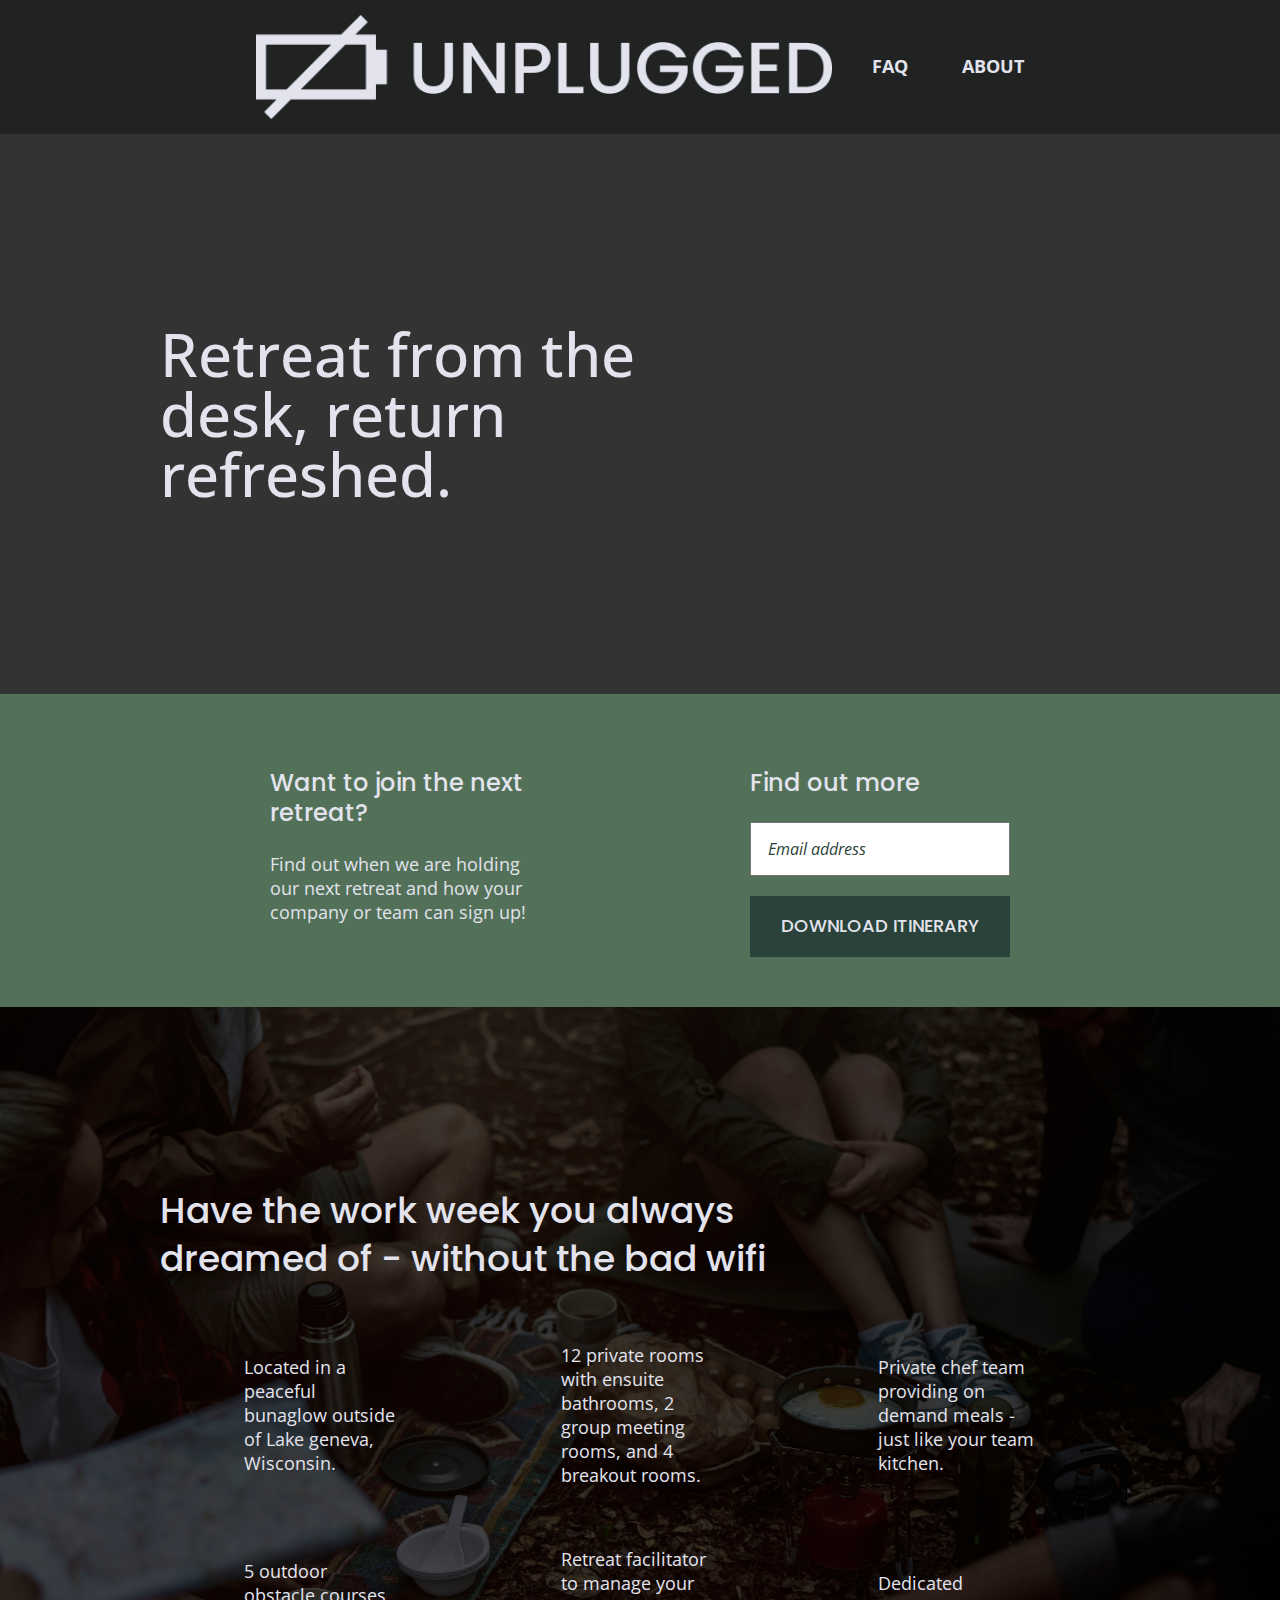
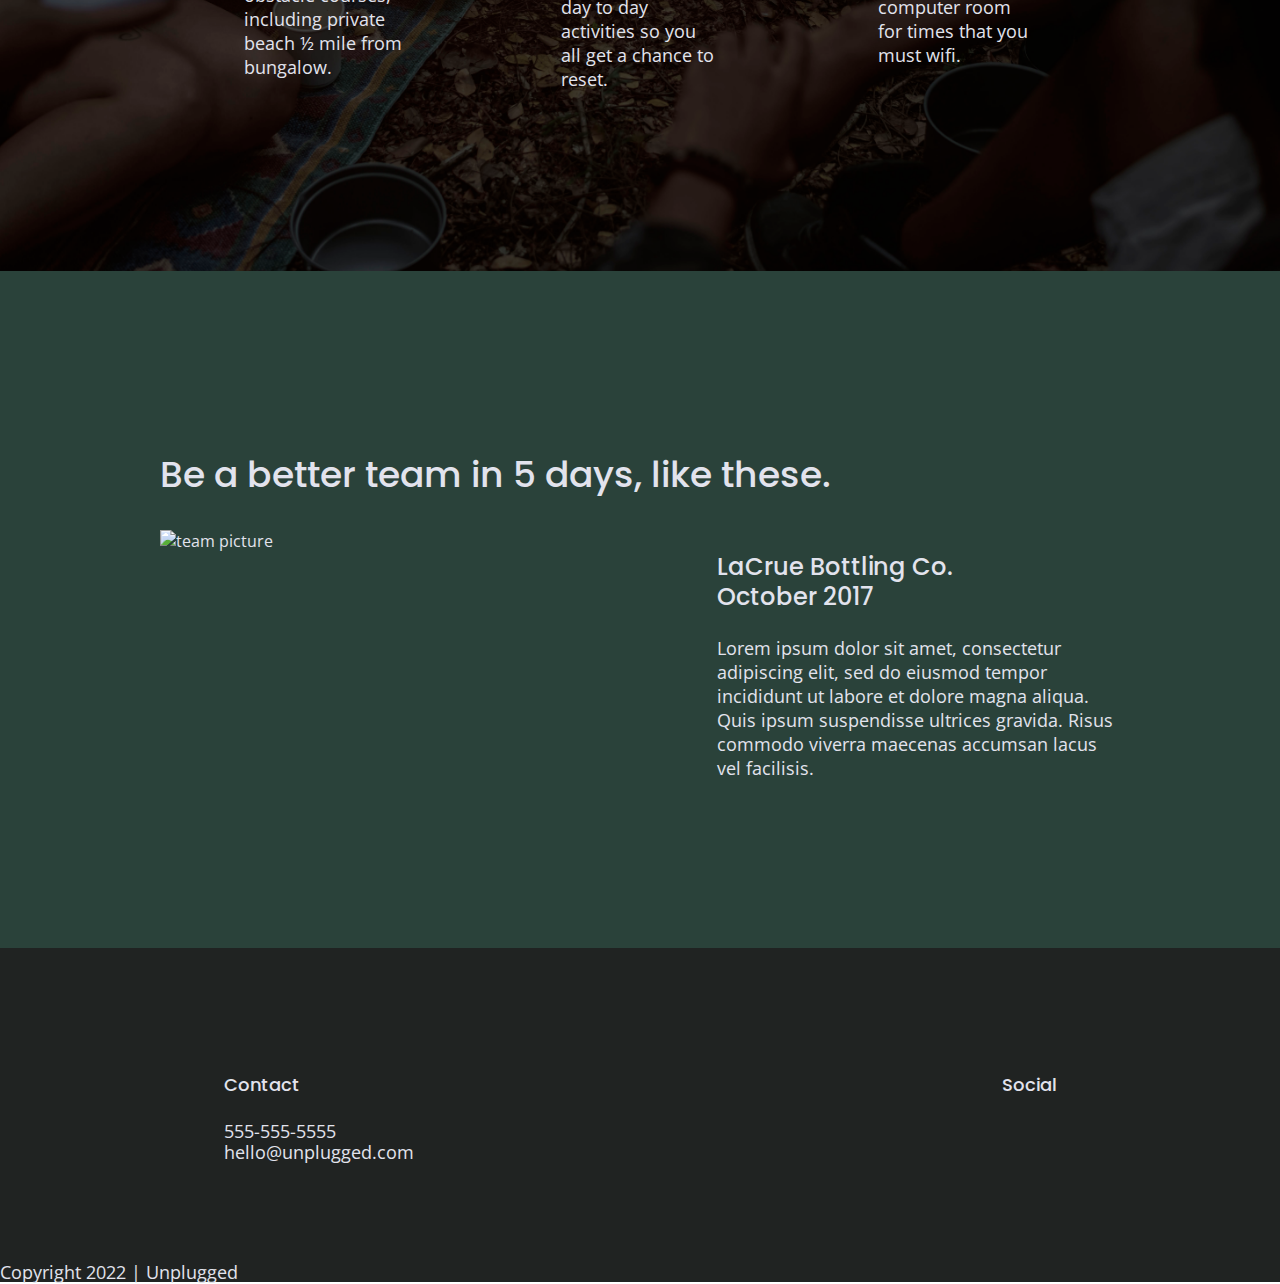
==== index.html @ 17f198ef "More pics" ====
<!doctype html>
<html class="no-js" lang="">

<head>
  <meta charset="utf-8">
  <title>Unplugged Retreat</title>
  <meta name="description" content="">
  <meta name="viewport" content="width=device-width, initial-scale=1">

  <meta property="og:title" content="">
  <meta property="og:type" content="">
  <meta property="og:url" content="">
  <meta property="og:image" content="">

  <link rel="manifest" href="site.webmanifest">
  <link rel="apple-touch-icon" href="icon.png">
  <!-- Place favicon.ico in the root directory -->

  <link rel="stylesheet" href="css/normalize.css">
  <link rel="stylesheet" href="css/main.css">

  <!-- Google Fonts -->
<link href="https://fonts.googleapis.com/css?family=Open+Sans:400,700|Poppins:500,700" rel="stylesheet">

  <meta name="theme-color" content="#fafafa">
</head>

<body>

  <!-- Add your site or application content here -->
  <header>
    <div class="content-wrapper">
      <figure>
        <a href="#"><img src="img/unpluggedlogo.png" alt="unplugged logo"></a>
      </figure>
      <div class="header-divider">
      </div>

      <nav>
        <ul>
          <li><a href="/faq/index.html" target="_blank">FAQ</a></li>
          <li><a href="/aboout/index.html" target="_blank">ABOUT</a></li>
        </ul>
      </nav>

    </div>

  </header>

  <main>
    <section class="hero-area">
      <div class="content-wrapper">

        <h1>Retreat from the desk, return refreshed.</h1>

      </div>
    </section>

    <aside>

      <div class="content-wrapper">

        <div class="form-description">
          <h3>Want to join the next retreat?</h3>
          <p>Find out when we are holding our next retreat and how your company or team can sign up!</p>
        </div>

        <div class="form">
          <h3>Find out more</h3>
          <input type="text" name="name" value="Email address">
          <input type="button" value="Download Itinerary">
        </div>

      </div> <!-- aside coontent wrapper ends -->
    </aside>

    <section class="features">

      <div class="content-wrapper">
        <h2>Have the work week you always dreamed of - without the bad wifi</h2>
        <div class="features-items">
          <article>
            <p class="fontawesome-icon"></p>
            <p class="features-item-description">Located in a peaceful bunaglow outside of Lake geneva, Wisconsin.</p>
          </article>
          <article>
            <p class="fontawesome-icon"></p>
            <p class="features-item-description">12 private rooms with ensuite bathrooms, 2 group meeting rooms, and 4 breakout rooms.</p>
          </article>
          <article>
            <p class="fontawesome-icon"></p>
            <p class="features-item-description">Private chef team providing on demand meals - just like your team kitchen.</p>
          </article>
          <article>
            <p class="fontawesome-icon"></p>
            <p class="features-item-description">5 outdoor obstacle courses, including private beach ½ mile from bungalow.</p>
          </article>
          <article>
            <p class="fontawesome-icon"></p>
            <p class="features-item-description">Retreat facilitator to manage your day to day activities so you all get a chance to reset.</p>
          </article>
          <article>
            <p class="fontawesome-icon"></p>
            <p class="features-item-description">Dedicated computer room for times that you must wifi.</p>
          </article>
        </div>
      </div>
    </section>
    <section class="reviews">
      <div class="content-wrapper">
          <h2>Be a better team in 5 days, like these.</h2>
            <article>
              <figure>
                <a href=""><img src="img/team.png" alt="team picture"></a>
              </figure>
              <div>
                <h3>LaCrue Bottling Co.<br>October 2017</h3>
                <p>Lorem ipsum dolor sit amet, consectetur adipiscing elit, sed do eiusmod tempor incididunt ut labore et dolore magna aliqua. Quis ipsum suspendisse ultrices gravida. Risus commodo viverra maecenas accumsan lacus vel facilisis. </p>
              </div>
            </article>
      </div>

    </section>

  </main> <!-- main wrapper -->

  <footer>
    <div class="content-wrapper">
      <div class="footer-content">

        <div class="contact">
          <h4>Contact</h4>
          <address>
            <p>555-555-5555<br>hello@unplugged.com</p>
          </address>
        </div>

        <div class="social">
          <h4>Social</h4>
          <div class="social-icons">
            <p><a href="https://www.facebook.com/yoursite" target="_blank"></a></p>
            <p><a href="https://www.twitter.com/yoursite" target="_blank"></a></p>
            <p><a href="https://www.instagram.com/yoursite" target="_blank"></a></p>
          </div>
        </div>

      </div><!--footer content ends -->
    </div><!--content-wrapper ends -->
    <div class="copyright">
      <p>Copyright 2022 | Unplugged</p>
    </div>
  </footer>


  <script src="js/vendor/modernizr-3.11.2.min.js"></script>
  <script src="js/plugins.js"></script>
  <script src="js/main.js"></script>

  <!-- Google Analytics: change UA-XXXXX-Y to be your site's ID. -->
  <script>
    window.ga = function () { ga.q.push(arguments) }; ga.q = []; ga.l = +new Date;
    ga('create', 'UA-XXXXX-Y', 'auto'); ga('set', 'anonymizeIp', true); ga('set', 'transport', 'beacon'); ga('send', 'pageview')
  </script>
  <script src="https://www.google-analytics.com/analytics.js" async></script>
</body>

</html>
---- css/main.css ----
/*! HTML5 Boilerplate v8.0.0 | MIT License | https://html5boilerplate.com/ */

/* main.css 2.1.0 | MIT License | https://github.com/h5bp/main.css#readme */
/*
 * What follows is the result of much research on cross-browser styling.
 * Credit left inline and big thanks to Nicolas Gallagher, Jonathan Neal,
 * Kroc Camen, and the H5BP dev community and team.
 */

/* ==========================================================================
   Base styles: opinionated defaults
   ========================================================================== */

html {
  color: #222;
  font-size: 1em;
  line-height: 1.4;
}

/*
 * Remove text-shadow in selection highlight:
 * https://twitter.com/miketaylr/status/12228805301
 *
 * Vendor-prefixed and regular ::selection selectors cannot be combined:
 * https://stackoverflow.com/a/16982510/7133471
 *
 * Customize the background color to match your design.
 */

::-moz-selection {
  background: #b3d4fc;
  text-shadow: none;
}

::selection {
  background: #b3d4fc;
  text-shadow: none;
}

/*
 * A better looking default horizontal rule
 */

hr {
  display: block;
  height: 1px;
  border: 0;
  border-top: 1px solid #ccc;
  margin: 1em 0;
  padding: 0;
}

/*
 * Remove the gap between audio, canvas, iframes,
 * images, videos and the bottom of their containers:
 * https://github.com/h5bp/html5-boilerplate/issues/440
 */

audio,
canvas,
iframe,
img,
svg,
video {
  vertical-align: middle;
}

/*
 * Remove default fieldset styles.
 */

fieldset {
  border: 0;
  margin: 0;
  padding: 0;
}

/*
 * Allow only vertical resizing of textareas.
 */

textarea {
  resize: vertical;
}

/* ==========================================================================
   Author's custom styles
   ========================================================================== */

/* Global styles */

html {
  font-size: 16px;
}

body {
  font-family: 'Open Sans', sans-serif;
  font-size: 1em;
  color: #e2e3ed;
}

ul,
ol {
  list-style-type: none;
}

a {
  color: #e2e3ed;
  text-decoration: none;
}

h1 {
  font-weight: 500;
  font-size: 2.25em;
  line-height: 1.194;
}

h2 {
  font-family: 'Poppins', sans-serif;
  font-size: 1.875em;
  font-weight: 500;
}

h3,
h4 {
  font-family: 'Poppins', sans-serif;
  font-size: 1.125em;
  font-weight: 500;
}

p {
  font-size: 0.875em;
  line-height: 1.285;
}

img {
  width: 100%;
}

figure {
  margin: 0;
}

address {
  font-style: normal;
}

.content-wrapper {
  width: 90%;
  margin: 50px 0;
}

   /* -------------------------- Base Header - Footer Styles ------------------- */

header,
footer {
  display: flex;
  justify-content: center;
  align-items: center;
  flex-flow: row wrap;
  width: 100%;
  background-color: #202322;
}

header {
  padding: 15px 0;
}

header .content-wrapper {
  display: flex;
  justify-content: center;
  align-items: center;
  flex-flow: row wrap;
  width: 90%;
  margin: 0;
}

header nav {
  display: flex;
  justify-content: space-around;
  align-items: center;
  flex-flow: row wrap;
  width: 60%;
  font-size: 1.125em;
  font-weight: bold;
  text-transform: capitalize;
}

header nav ul {
  display: flex;
  justify-content: space-around;
  width: 100%;
}

header figure {
  display: flex;
  justify-content: center;
  align-items: center;
  flex-flow: row wrap;
  width: 60%;
}

footer .content-wrapper{
  width: 55%;
  margin: 50px 0;
}

footer .social-icons {
  display: flex;
  justify-content: space-around;
  align-items: center;
  color: #527158;
  size: 21px;
}

footer .social p {
  display: flex;
  justify-content: center;
  align-items: center;
}

footer p {
  margin: 0;
}

.copyright {
  clear: both;
}

/* ------------------------- Mobile Styles - homepage ----------------------- */
/* Hero area */

.hero-area {
  display: flex;
  justify-content: center;
  align-items: center;
  flex-flow: row wrap;
  padding: 50px 0;
  background: url("../img/bg.jpg") #333;
  background-image: url("../img/bg.jpg");
  background-size: cover;
  background-repeat: no-repeat;
  background-position: center;
}

aside {
  display: flex;
  justify-content: center;
  align-items: center;
  flex-flow: row wrap;
  background-color: #527158;
}

aside .form {
  margin-top: 30px;
}
 
input[type=text] {
  box-sizing: border-box;
  width: 100%;
  color: #2a423a;
  font-style: italic;
  padding: 1em;
}
 
input[type=button] {
  width: 100%;
  padding: 20px 0;
  margin-top: 20px;
  background-color: #2a423a;
  font-family: 'Poppins', Helvetica, Arial, sans-serif;
  font-weight: 500;
  font-size: 1.125em;
  color: #e2e3ed;
  border: none;
  text-align: center;
  text-transform: uppercase;
}

.features {
  display: flex;
  justify-content: center;
  padding: 50px 0;
  background: url("../img/bg-features.jpg") #333;
  background-image: url("../img/bg-features.jpg");
  background-size: cover;
  background-repeat: no-repeat;
  background-position: center;
}

.features article {
  width: 63%;
  margin: 30px 0;
}

.features fontawsome-icons {
  size: 60px;
}

.features .features-items {
  display: flex;
  justify-content: center;
  align-items: center;
  flex-flow: row wrap;
}

.features p {
  margin: 0;
}

/* Reviews */

.reviews {
  display: flex;
  justify-content: center;
  align-items: center;
  flex-flow: row wrap;
  padding: 50px 0;
  background-color: #2a423a;
}

.reviews h3 {
  width: 100%;
}

/* About page */

.mission {
  display: flex;
  justify-content: center;
  align-items: center;
  flex-flow: row wrap;
  padding: 50px 0;
  background-color: #527158;
}

.contact-section {
  display: flex;
  justify-content: center;
  align-items: center;
  flex-flow: row wrap;
  background-color: #2a423a;
}

/* FAQ page */

.faq {
  display: flex;
  justify-content: center;
  align-items: center;
  flex-flow: row wrap;
  padding: 50px 0;
  background-color: #527158;
}

.faq .content-wrapper {
  display: flex;
  justify-content: center;
  align-items: center;
  flex-flow: row wrap;
}

/* ==========================================================================
   Helper classes
   ========================================================================== */

/*
 * Hide visually and from screen readers
 */

.hidden,
[hidden] {
  display: none !important;
}

/*
 * Hide only visually, but have it available for screen readers:
 * https://snook.ca/archives/html_and_css/hiding-content-for-accessibility
 *
 * 1. For long content, line feeds are not interpreted as spaces and small width
 *    causes content to wrap 1 word per line:
 *    https://medium.com/@jessebeach/beware-smushed-off-screen-accessible-text-5952a4c2cbfe
 */

.sr-only {
  border: 0;
  clip: rect(0, 0, 0, 0);
  height: 1px;
  margin: -1px;
  overflow: hidden;
  padding: 0;
  position: absolute;
  white-space: nowrap;
  width: 1px;
  /* 1 */
}

/*
 * Extends the .sr-only class to allow the element
 * to be focusable when navigated to via the keyboard:
 * https://www.drupal.org/node/897638
 */

.sr-only.focusable:active,
.sr-only.focusable:focus {
  clip: auto;
  height: auto;
  margin: 0;
  overflow: visible;
  position: static;
  white-space: inherit;
  width: auto;
}

/*
 * Hide visually and from screen readers, but maintain layout
 */

.invisible {
  visibility: hidden;
}

/*
 * Clearfix: contain floats
 *
 * For modern browsers
 * 1. The space content is one way to avoid an Opera bug when the
 *    `contenteditable` attribute is included anywhere else in the document.
 *    Otherwise it causes space to appear at the top and bottom of elements
 *    that receive the `clearfix` class.
 * 2. The use of `table` rather than `block` is only necessary if using
 *    `:before` to contain the top-margins of child elements.
 */

.clearfix::before,
.clearfix::after {
  content: " ";
  display: table;
}

.clearfix::after {
  clear: both;
}

/* ==========================================================================
   EXAMPLE Media Queries for Responsive Design.
   These examples override the primary ('mobile first') styles.
   Modify as content requires.
   ========================================================================== */

@media only screen and (min-width: 768px) {
  

  h1 {
    line-height: 1;
    font-size: 3em;
  }

  h2 {
    line-height: 1.333;
    font-size: 2.25em;
  }

  h3 {
    line-height: 1.25;
    font-size: 1.5em;
  }

  p {
    line-height: 1.333;
    font-size: 1.125em;
  }

  .content-wrapper {
    max-width: 640px;
    margin: 100px 0;

  }
  header {
    justify-content: center;
  }

  header .content-wrapper {
    width: 100%;
    justify-content: center;
  }

  header nav {
    width: 20%;
  }

  header nav ul {
    justify-content: space-between;
  }

  .header-divider {
    display: none;
  }

  /* Hero Area */

  /* Aside */

  aside .content-wrapper {
    display: flex;
    justify-content: space-between;
    flex-flow: row wrap;
    margin: 50px 0;
  }

  aside .content-wrapper .form-description,
  aside .content-wrapper .form {
    width: 40%;
    margin: 0;
  }

  /* Features */

.features article {
  display: flex;
  justify-content: center;
  align-items: center;
  flex-flow: column wrap;
  flex-basis: 50%;
}

.features .features-item-description {
  width: 50%;
}

/* Reviews */

.reviews article {
  display: flex;
  justify-content: space-between;
}

.reviews article div {
  width: 49%;
}

/* Footer */

footer .content-wrapper {
  width: 65%;
  margin: 100px 0;
}

.footer-content {
  display: flex;
  justify-content: space-between;
  align-items: flex-start;
}

footer .contact {
  margin-bottom: 0;
}

footer p {
  line-height: 1.125;
}

footer .copyright {
  width: 100%;
}

  /****** ABOOUT page ******/

  .mission-content {
    display: flex;
    justify-content: space-between;
    align-items: center;
    padding-top: 20px;
  }

  .mission-content p {
    width: 45%;
  }

  .contact-section .content-wrapper h2 {
    width: 80%;
  }

  .contact-content {
    display: flex;
    justify-content: space-between;
    align-items: flex-start;
  }

  /******FAQ page ******/
  
  .faq .content-wrapper {
    justify-content: space-between;
  }

  .faq-content {
    flex-basis: 45%;
  }

  .faq h2 {
    width: 100%;
  }

  .faq h4,
  .faq p {
    line-height: 1.125;
    font-size: 0.875em;
  }
}

/********************** Desktop *********************/

@media only screen and (min-width: 1200px) {
  h1 {
    font-size: 3.75em;
  }

  .content-wrapper {
    max-width: 960px;
  }

/* Hero area */

  .hero-area h1 {
  width: 60%;
  }

/* Aside */

  aside .content-wrapper {
    justify-content: space-around;
  }

  aside .content-wrapper .form-description,
  aside .content-wrapper .form {
    width: 27%;
  }

/* Features */

  .features h2 {
    width: 73%;
  }

  .features article {
    flex-basis: 33%;
  }

/* Reviews */

  .reviews article div {
    width: 42%;
  }

  /******About page ******/

  .mission h2,
  .contact-section .content-wrapper h2 {
    width: 73%;
    font-size: 3em;
  }
  

  /******FAQ page ******/

  .faq-content {
    flex-basis: 45%;
  }

  .faq h2 {
    width: 100%;
    font-size: 3em;
  }

  .faq h4,
  .faq p {
    line-height: 1;
    font-size: 1.125em;
  }
}


/* ==========================================================================
   Print styles.
   Inlined to avoid the additional HTTP request:
   https://www.phpied.com/delay-loading-your-print-css/
   ========================================================================== */

@media print {
  *,
  *::before,
  *::after {
    background: #fff !important;
    color: #000 !important;
    /* Black prints faster */
    box-shadow: none !important;
    text-shadow: none !important;
  }

  a,
  a:visited {
    text-decoration: underline;
  }

  a[href]::after {
    content: " (" attr(href) ")";
  }

  abbr[title]::after {
    content: " (" attr(title) ")";
  }

  /*
   * Don't show links that are fragment identifiers,
   * or use the `javascript:` pseudo protocol
   */
  a[href^="#"]::after,
  a[href^="javascript:"]::after {
    content: "";
  }

  pre {
    white-space: pre-wrap !important;
  }

  pre,
  blockquote {
    border: 1px solid #999;
    page-break-inside: avoid;
  }

  /*
   * Printing Tables:
   * https://web.archive.org/web/20180815150934/http://css-discuss.incutio.com/wiki/Printing_Tables
   */
  thead {
    display: table-header-group;
  }

  tr,
  img {
    page-break-inside: avoid;
  }

  p,
  h2,
  h3 {
    orphans: 3;
    widows: 3;
  }

  h2,
  h3 {
    page-break-after: avoid;
  }
}
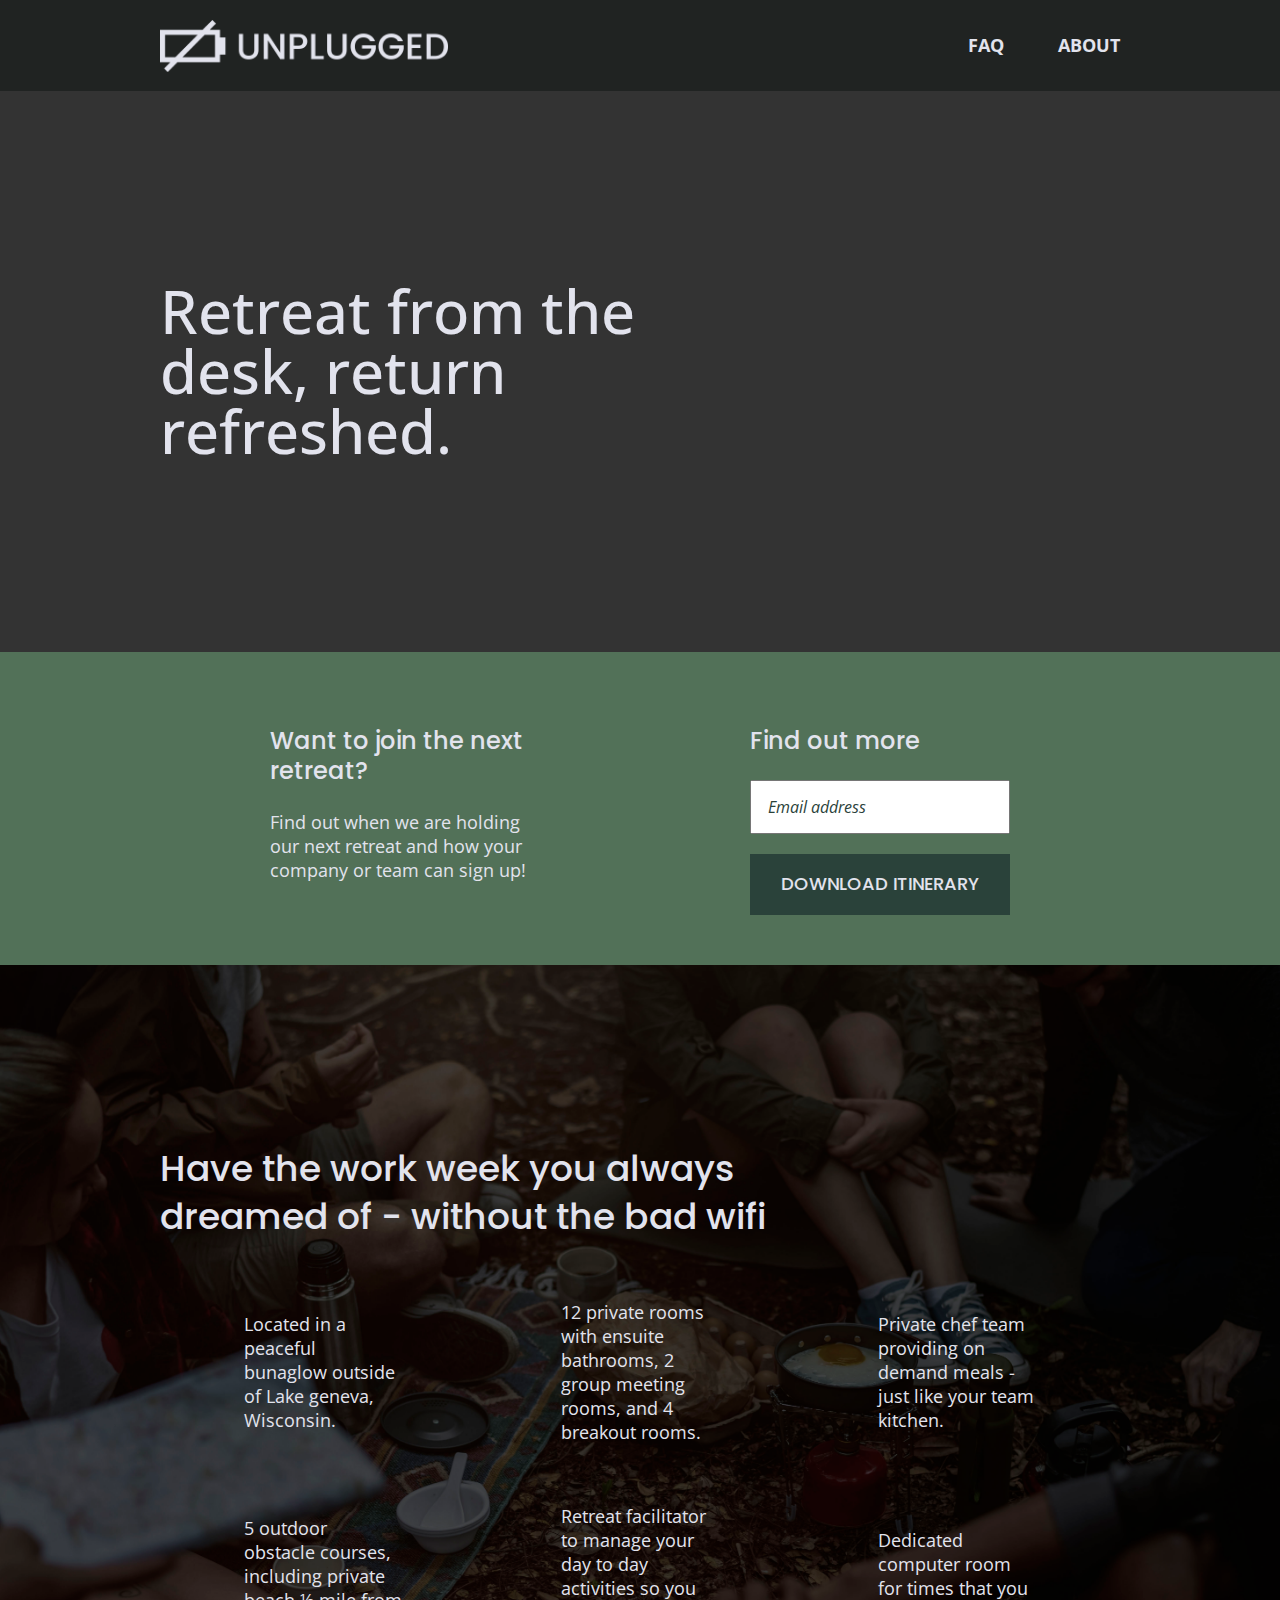
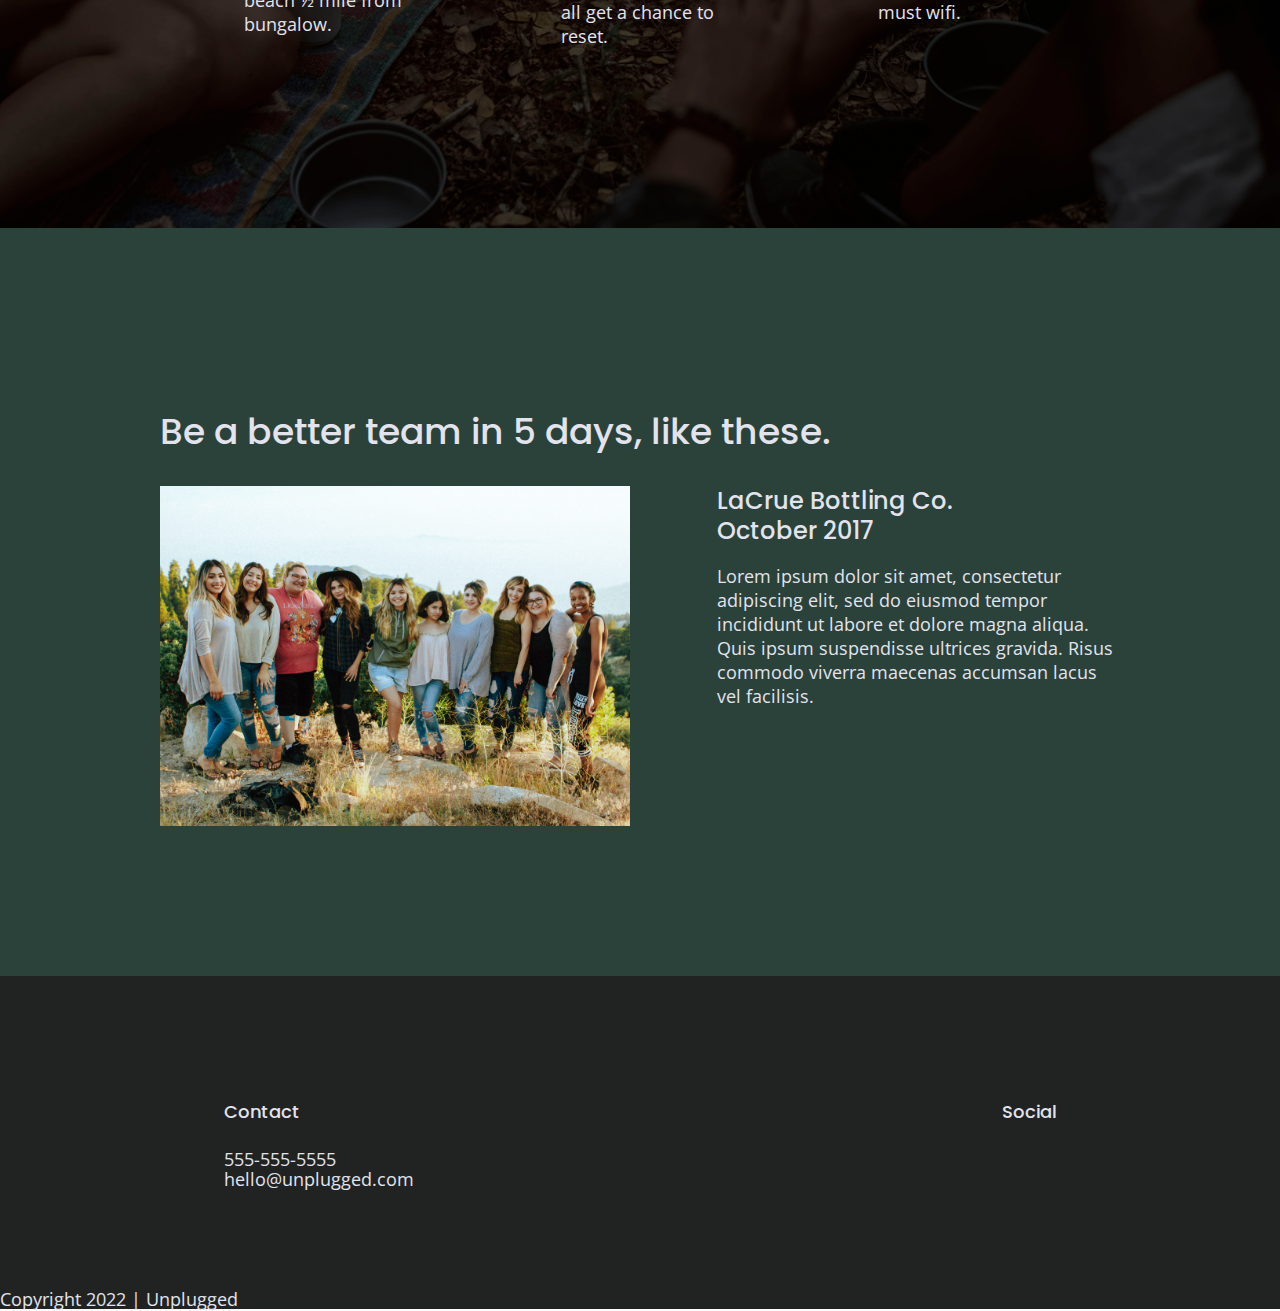
==== commit a0584084: "Fixing all img" ====
--- a/index.html
+++ b/index.html
@@ -111,7 +111,7 @@
           <h2>Be a better team in 5 days, like these.</h2>
             <article>
               <figure>
-                <a href=""><img src="img/team.png" alt="team picture"></a>
+                <img src="img/team.jpg" alt="team picture">
               </figure>
               <div>
                 <h3>LaCrue Bottling Co.<br>October 2017</h3>
--- a/css/main.css
+++ b/css/main.css
@@ -321,6 +321,7 @@
 
 .reviews h3 {
   width: 100%;
+  margin: 0;
 }
 
 /* About page */
@@ -482,7 +483,7 @@
 
   header .content-wrapper {
     width: 100%;
-    justify-content: center;
+    justify-content: space-between;
   }
 
   header nav {
@@ -491,6 +492,14 @@
 
   header nav ul {
     justify-content: space-between;
+  }
+
+  header figure {
+    display: flex;
+    justify-content: flex-start;
+    align-items: center;
+    flex-flow: row wrap;
+    width: 30%;
   }
 
   .header-divider {
@@ -535,7 +544,7 @@
   justify-content: space-between;
 }
 
-.reviews article div {
+.reviews article div, .reviews article figure {
   width: 49%;
 }
 
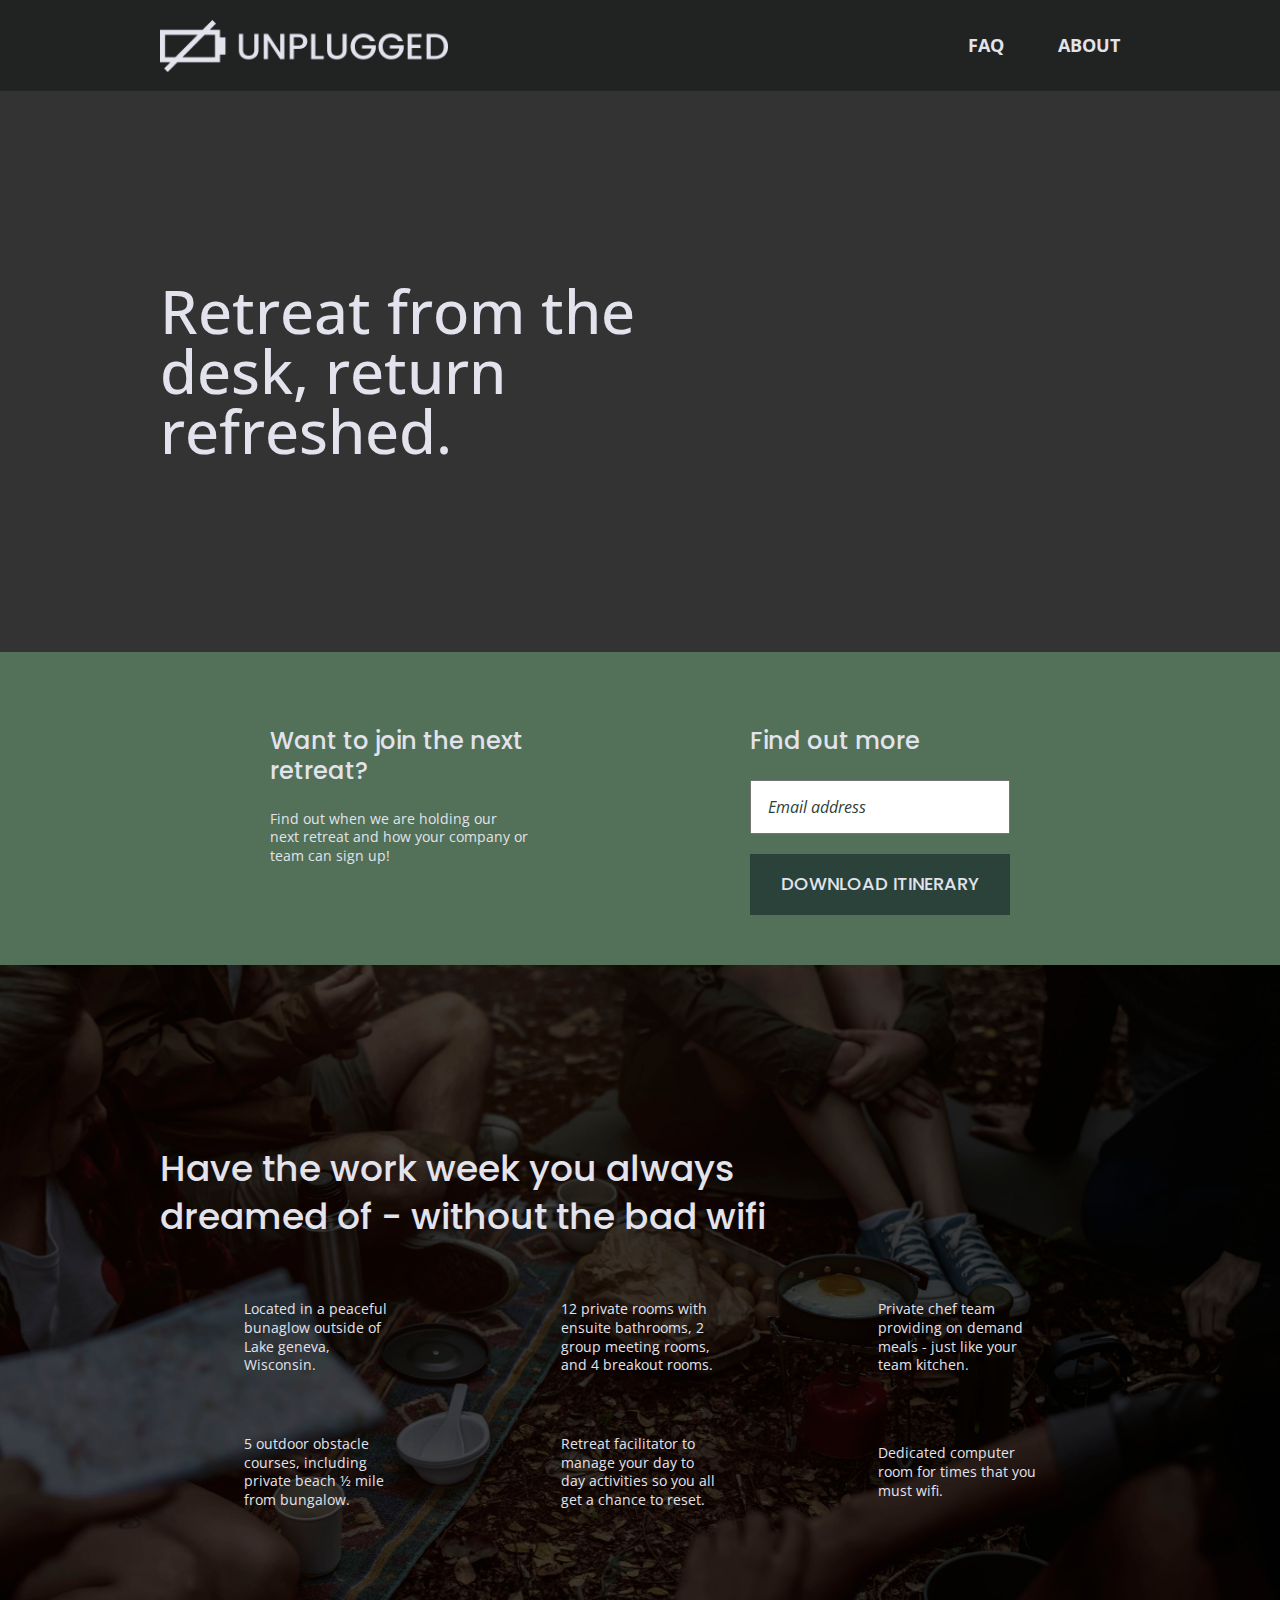
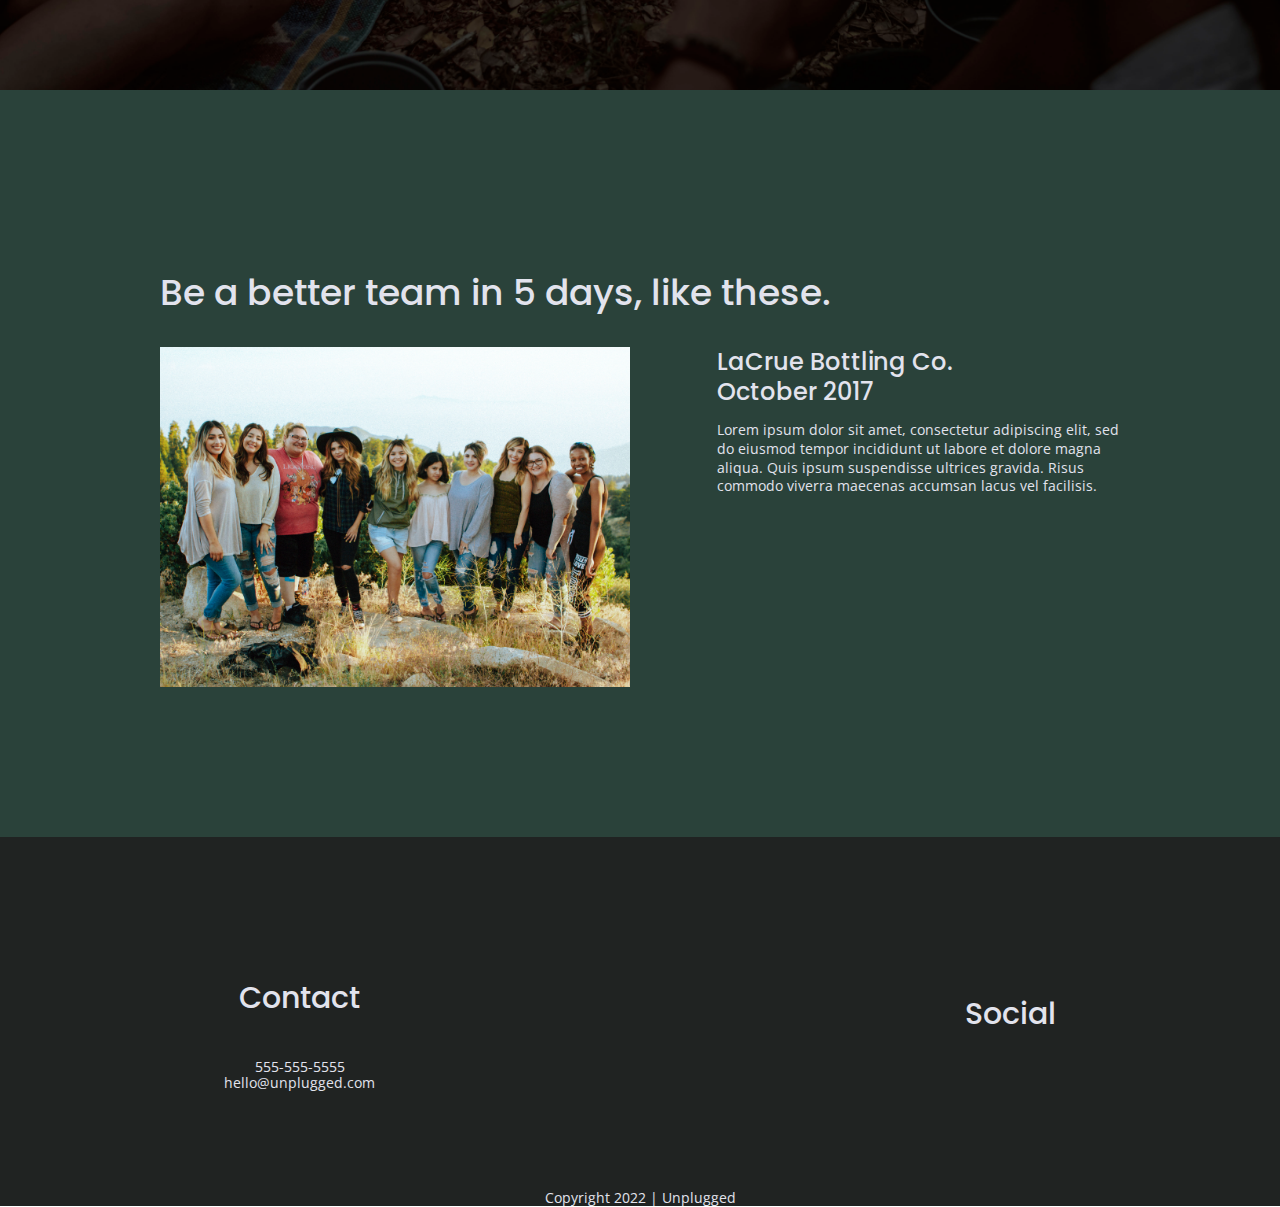
==== commit 7b00e0d3: "Social icons try" ====
--- a/index.html
+++ b/index.html
@@ -23,6 +23,10 @@
 <link href="https://fonts.googleapis.com/css?family=Open+Sans:400,700|Poppins:500,700" rel="stylesheet">
 
   <meta name="theme-color" content="#fafafa">
+
+ <!-- Fontawsome -->
+ <link rel="stylesheet" href="https://use.fontawesome.com/releases/v5.5.0/css/all.css" integrity="sha384-B4dIYHKNBt8Bc12p+WXckhzcICo0wtJAoU8YZTY5qE0Id1GSseTk6S+L3BlXeVIU" crossorigin="anonymous">
+
 </head>
 
 <body>
@@ -80,27 +84,39 @@
         <h2>Have the work week you always dreamed of - without the bad wifi</h2>
         <div class="features-items">
           <article>
-            <p class="fontawesome-icon"></p>
+            <p class="fontawesome-icon">
+              <i class="fas fa-campground"></i>
+            </p>
             <p class="features-item-description">Located in a peaceful bunaglow outside of Lake geneva, Wisconsin.</p>
           </article>
           <article>
-            <p class="fontawesome-icon"></p>
+            <p class="fontawesome-icon">
+              <i class="fas fa-bed"></i>
+            </p>
             <p class="features-item-description">12 private rooms with ensuite bathrooms, 2 group meeting rooms, and 4 breakout rooms.</p>
           </article>
           <article>
-            <p class="fontawesome-icon"></p>
+            <p class="fontawesome-icon">
+              <i class="fas fa-utensils"></i>
+            </p>
             <p class="features-item-description">Private chef team providing on demand meals - just like your team kitchen.</p>
           </article>
           <article>
-            <p class="fontawesome-icon"></p>
+            <p class="fontawesome-icon">
+              <i class="fas fa-shoe-prints"></i>
+            </p>
             <p class="features-item-description">5 outdoor obstacle courses, including private beach ½ mile from bungalow.</p>
           </article>
           <article>
-            <p class="fontawesome-icon"></p>
+            <p class="fontawesome-icon">
+              <i class="fas fa-smile"></i>
+            </p>
             <p class="features-item-description">Retreat facilitator to manage your day to day activities so you all get a chance to reset.</p>
           </article>
           <article>
-            <p class="fontawesome-icon"></p>
+            <p class="fontawesome-icon">
+              <i class="fas fa-wifi"></i>
+            </p>
             <p class="features-item-description">Dedicated computer room for times that you must wifi.</p>
           </article>
         </div>
@@ -138,9 +154,15 @@
         <div class="social">
           <h4>Social</h4>
           <div class="social-icons">
-            <p><a href="https://www.facebook.com/yoursite" target="_blank"></a></p>
-            <p><a href="https://www.twitter.com/yoursite" target="_blank"></a></p>
-            <p><a href="https://www.instagram.com/yoursite" target="_blank"></a></p>
+            <p>
+              <a href="https://www.facebook.com/yoursite" target="_blank"><i class="fab fa-facebook"></i></a>
+            </p>
+            <p>
+              <a href="https://www.twitter.com/yoursite" target="_blank"><i class="fab fa-twitter"></i></a>
+            </p>
+            <p>
+              <a href="https://www.instagram.com/yoursite" target="_blank"><i class="fab fa-instagram"></i></a>
+            </p>
           </div>
         </div>
 
--- a/css/main.css
+++ b/css/main.css
@@ -200,6 +200,10 @@
   width: 60%;
 }
 
+footer {
+  text-align: center;
+}
+
 footer .content-wrapper{
   width: 55%;
   margin: 50px 0;
@@ -207,10 +211,13 @@
 
 footer .social-icons {
   display: flex;
-  justify-content: space-around;
+  justify-content: center;
   align-items: center;
   color: #527158;
-  size: 21px;
+}
+
+footer .social-icons i {
+  font-size: 3em;
 }
 
 footer .social p {
@@ -297,6 +304,11 @@
   size: 60px;
 }
 
+.features i {
+  font-size: 3.75em;
+  margin-bottom: 40px;
+}
+
 .features .features-items {
   display: flex;
   justify-content: center;
@@ -333,6 +345,22 @@
   flex-flow: row wrap;
   padding: 50px 0;
   background-color: #527158;
+}
+
+.map figure {
+  position: relative;
+  width: 100%
+  height: 0;
+  padding-bottom: 125%;
+  overflow: hidden;
+}
+
+.map figure iframe {
+  position: absolute;
+  top: 0;
+  left:0;
+  width: 100%;
+  height: 100%;
 }
 
 .contact-section {
@@ -450,7 +478,6 @@
    ========================================================================== */
 
 @media only screen and (min-width: 768px) {
-  
 
   h1 {
     line-height: 1;
@@ -469,7 +496,6 @@
 
   p {
     line-height: 1.333;
-    font-size: 1.125em;
   }
 
   .content-wrapper {
@@ -558,7 +584,7 @@
 .footer-content {
   display: flex;
   justify-content: space-between;
-  align-items: flex-start;
+  align-items: center;
 }
 
 footer .contact {
@@ -567,10 +593,17 @@
 
 footer p {
   line-height: 1.125;
+  width: 100%;
+  clear: both;
 }
 
 footer .copyright {
   width: 100%;
+}
+
+footer h4 {
+  font-size: 1.5em;
+  margin-bottom: 40px;
 }
 
   /****** ABOOUT page ******/
@@ -586,6 +619,10 @@
     width: 45%;
   }
 
+  .map figure {
+    padding-bottom: 55%;
+  }
+
   .contact-section .content-wrapper h2 {
     width: 80%;
   }
@@ -628,6 +665,10 @@
     max-width: 960px;
   }
 
+  footer h4 {
+    font-size: 1.875em;
+  }
+
 /* Hero area */
 
   .hero-area h1 {
@@ -669,6 +710,9 @@
     font-size: 3em;
   }
   
+  .map figure {
+    padding-bottom: 37.5%;
+  }
 
   /******FAQ page ******/
 
